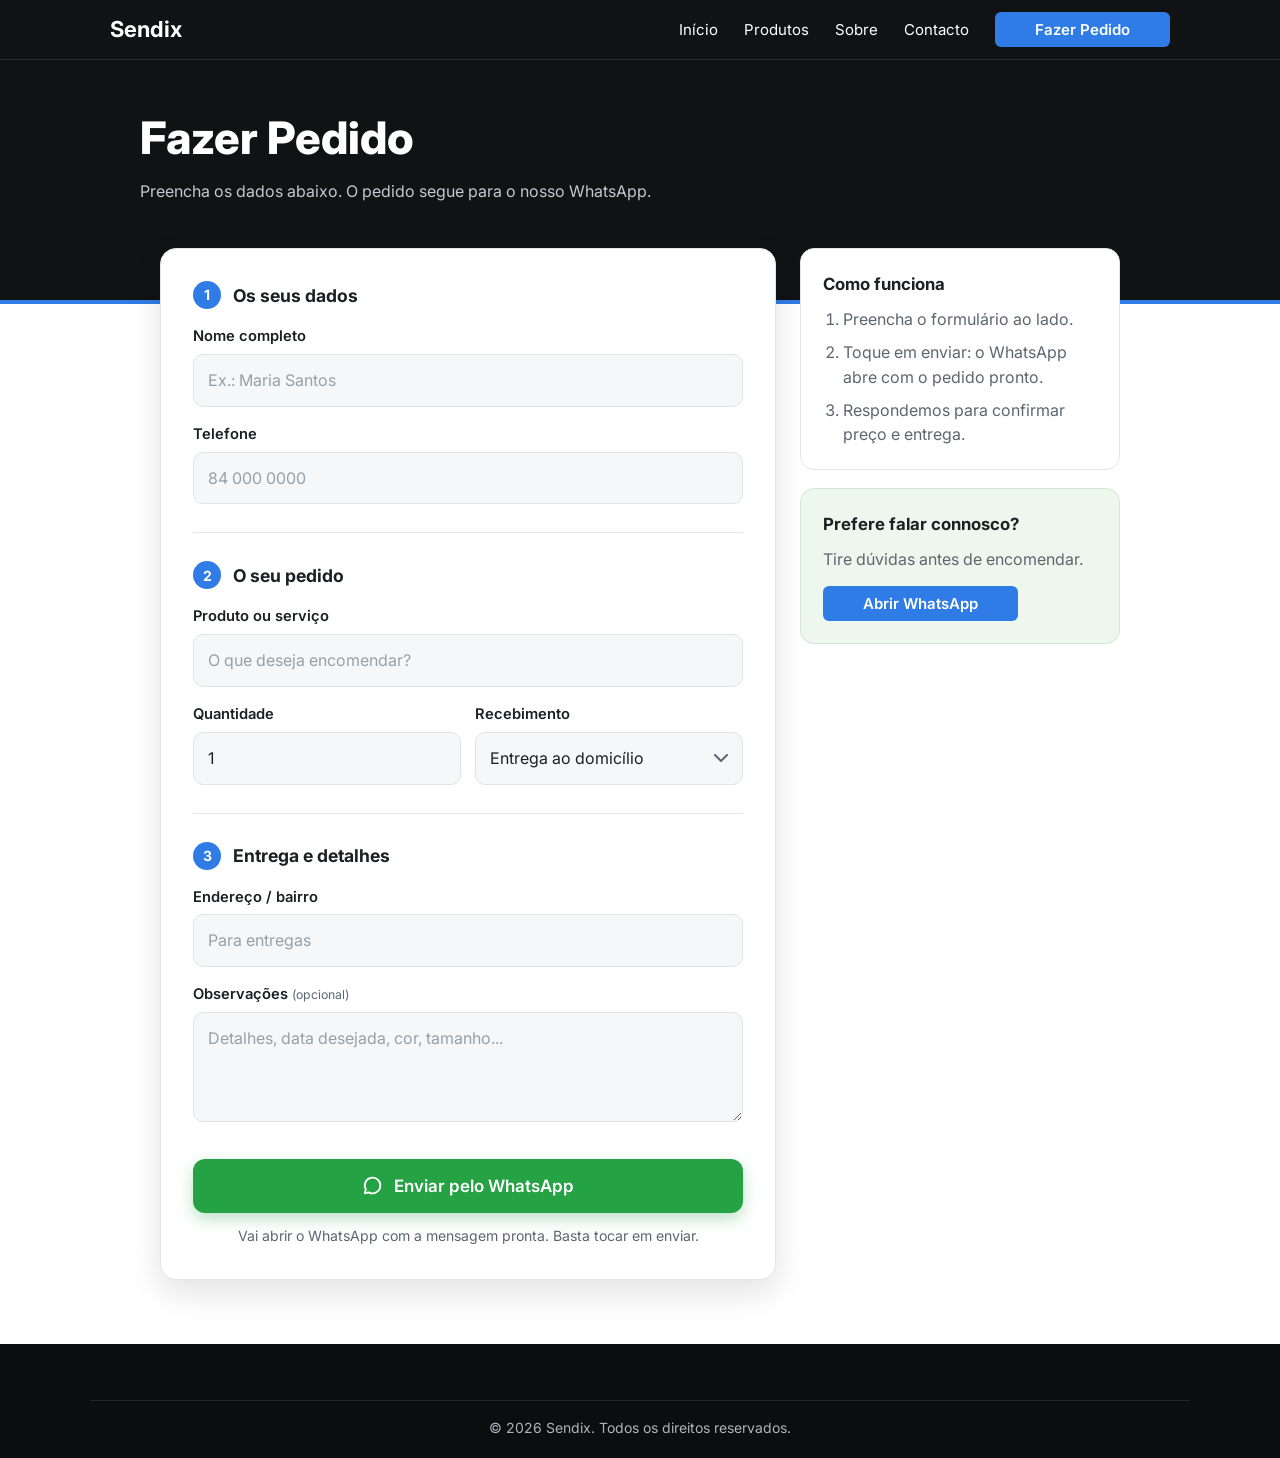
==== pedido.html @ 1a1f9682 "Add files via upload" ====
<!DOCTYPE html>
<html lang="pt">
<head>
<meta charset="utf-8">
<meta name="viewport" content="width=device-width, initial-scale=1">
<title>Fazer Pedido | Sendix</title>
<link href="https://fonts.googleapis.com/css2?family=Inter:wght@400;600;700;800&display=swap" rel="stylesheet">
<link rel="stylesheet" href="style.css">
<link rel="stylesheet" href="pedido.css">
</head>
<body>

<header class="topo">
  <div class="in">
    <a class="logo" href="index.html">Sendix</a>
    <button class="menu-btn" aria-label="Abrir menu" aria-expanded="false">☰</button>
    <nav id="menu" aria-label="Principal">
      <ul>
        <li><a href="index.html">Início</a></li>
        <li><a href="index.html#produtos">Produtos</a></li>
        <li><a href="index.html#sobre">Sobre</a></li>
        <li><a href="index.html#contacto">Contacto</a></li>
        <li><a class="btn" href="pedido.html">Fazer Pedido</a></li>
      </ul>
    </nav>
  </div>
</header>

<main>
  <section class="pedido-topo">
    <div class="in">
      <h1>Fazer Pedido</h1>
      <p>Preencha os dados abaixo. O pedido segue para o nosso WhatsApp.</p>
    </div>
  </section>

  <div class="pedido-corpo">

    <form id="f" class="cartao" novalidate>

      <section class="bloco">
        <h2><span>1</span>Os seus dados</h2>
        <label for="nome">Nome completo</label>
        <input id="nome" required autocomplete="name" placeholder="Ex.: Maria Santos">
        <div class="err">Escreva o seu nome.</div>

        <label for="tel">Telefone</label>
        <input id="tel" type="tel" required autocomplete="tel" placeholder="84 000 0000">
        <div class="err">Escreva o seu telefone.</div>
      </section>

      <section class="bloco">
        <h2><span>2</span>O seu pedido</h2>
        <label for="prod">Produto ou serviço</label>
        <input id="prod" required placeholder="O que deseja encomendar?">
        <div class="err">Diga o que deseja encomendar.</div>

        <div class="linha">
          <div>
            <label for="qtd">Quantidade</label>
            <input id="qtd" type="number" min="1" value="1" required>
            <div class="err">Indique a quantidade.</div>
          </div>
          <div>
            <label for="ent">Recebimento</label>
            <select id="ent">
              <option>Entrega ao domicílio</option>
              <option>Levantamento no local</option>
            </select>
          </div>
        </div>
      </section>

      <section class="bloco">
        <h2><span>3</span>Entrega e detalhes</h2>
        <label for="end">Endereço / bairro</label>
        <input id="end" autocomplete="street-address" placeholder="Para entregas">

        <label for="obs">Observações <small>(opcional)</small></label>
        <textarea id="obs" placeholder="Detalhes, data desejada, cor, tamanho..."></textarea>
      </section>

      <button type="submit" class="btn zap-btn">
        <svg width="22" height="22" viewBox="0 0 24 24" aria-hidden="true"><path d="M20 11.5a8.5 8.5 0 0 1-12.6 7.4L3 20l1.2-4.2A8.5 8.5 0 1 1 20 11.5z" fill="none" stroke="currentColor" stroke-width="2" stroke-linejoin="round"/></svg>
        Enviar pelo WhatsApp
      </button>
      <p class="nota">Vai abrir o WhatsApp com a mensagem pronta. Basta tocar em enviar.</p>
    </form>

    <aside class="lateral">
      <div class="painel">
        <h3>Como funciona</h3>
        <ol>
          <li>Preencha o formulário ao lado.</li>
          <li>Toque em enviar: o WhatsApp abre com o pedido pronto.</li>
          <li>Respondemos para confirmar preço e entrega.</li>
        </ol>
      </div>
      <div class="painel destaque">
        <h3>Prefere falar connosco?</h3>
        <p>Tire dúvidas antes de encomendar.</p>
        <a class="btn" data-zap target="_blank" rel="noopener">Abrir WhatsApp</a>
      </div>
    </aside>

  </div>
</main>

<footer class="rodape">
  <p class="copy">© 2026 Sendix. Todos os direitos reservados.</p>
</footer>

<script src="main.js"></script>
</body>
</html>
---- style.css ----
/* ===== CORES (altere aqui) ===== */
:root{
  --verde:#2f7ce7;
   --verde-esc:#023e92;
  --preto:#101214; 
  --texto:#1c2024; 
  --muted:#5d666e; 
  --linha:#e3e6e8; 
  --promo:#d6372b;
}
*,*::before,*::after{box-sizing:border-box}
body{
    margin:0;font:400 16px/1.55 Inter,system-ui,sans-serif;color:var(--texto);
    background:#fff}
h1,h2,h3,h4{margin:0}
a{color:inherit
}
:focus-visible{
    outline:3px solid #f2b134;
    outline-offset:2px}

/* ===== BOTÃO ===== */
.btn{
    display: inline-block;
    background:var(--verde);
    color:#fff;
    border:0;
    padding:8px 40px;
    border-radius:6px;
    font:600 15px Inter,sans-serif;
    text-decoration:none;
    text-align:center;
    cursor:pointer}

.btn:hover{
    background:var(--verde-esc)
}
.btn_encomendar{
     display:block;
    width: fit-content;
    margin: 0 auto;
    background:var(--verde);
    color:#fff;
    border:0;
    padding:8px 45px;
    border-radius:6px;
    font:600 15px Inter,sans-serif;
    text-decoration:none;
    text-align:center;
    cursor:pointer
}
.btn_encomendar:hover{
    background:var(--verde-esc)
}
/* ===== TOPO ===== */
.topo{background:var(--preto);
    color:#fff;
    position:sticky;
    top:0;z-index:30;
    border-bottom:1px solid #2a2e32
}
.topo .in{max-width:1100px;
    margin:auto;
    display:flex;
    align-items:center;
    justify-content:space-between;
    padding:12px 20px;
    gap:16px}
    
.logo{
    display:flex;
    align-items:center;
    gap:10px;
    font-weight:700;
    font-size:22px;
    color:#fff;
    text-decoration:none}

.logo i{
    width:28px;
    height:28px;
    background:var(--verde);
    border-radius:6px}

.topo nav ul{
    list-style:none;
    display:flex;
    align-items:center;
    gap:26px;
    margin:0;
    padding:0}

.topo nav a:not(.btn){
    color:#fff;
    text-decoration:none;
    font-size:15px
}
.topo nav a:not(.btn):hover{
    color:#7bd67b}

.menu-btn{
    display:none;
    background:none;
    border:0;color:#fff;
    font-size:26px;
    cursor:pointer
}

@media(max-width:760px){
  .menu-btn{display:block}
  .topo nav{display:none;
    position:absolute;
    top:100%;
    left:0;
    right:0;
    background:var(--preto);
    padding:12px 20px 22px}
  .topo nav.aberto{display:block}
  .topo nav ul{flex-direction:column;align-items:flex-start;gap:16px}
}

/* ===== CARROSSEL / DESTAQUE ===== */
.hero{
    position:relative;
    height:clamp(380px,56vw,520px);
    background:url(imagens/Fundo.png);
    overflow:hidden;
    color:#fff}
.hero .item{position:absolute;inset:0;
   
    opacity:0;
    visibility:hidden;
    transition:opacity .8s;display:flex;
    align-items:center}
.hero .item.ativo{opacity:1;
    visibility:visible;
    z-index:1}
.hero .item::before{
    content:"";
    position:absolute;
    inset:0;
    background:linear-gradient(90deg,rgba(0,0,0,.78),rgba(0,0,0,.1) 75%)}

.hero-txt{position:relative;
    max-width:1100px;
    margin:auto;
    padding:0 20px;width:100%}

.hero-txt h1{
    font-size:clamp(2rem,5.5vw,3.4rem);
    max-width:520px;
    line-height:1.1;
    font-weight:800;
    margin-bottom:12px}

.hero-txt p{max-width:420px;
    margin:0 0 24px;
    color:#d6dadd;
    font-size:1.1rem}

.seta{position:absolute;
    top:50%;
    transform:translateY(-50%);
    z-index:3;
    width:44px;
    height:44px;
    border-radius:50%;
    border:0;
    background:rgba(0,0,0,.45);
    color:#fff;
    font-size:24px;
    cursor:pointer}

.seta-e{left:12px}
.seta-d{right:12px}
.pontos{
    position:absolute;
    bottom:14px;
    left:0;right:0;
    z-index:3;
    display:flex;
    justify-content:center;
    gap:8px}
.pontos button{
    width:10px;
    height:10px;
    padding:0;
    border:0;
    border-radius:99px;
    background:rgba(255,255,255,.5);
    cursor:pointer}
.pontos button[aria-current="true"]{
    background:#fff;
    width:26px}

@media(prefers-reduced-motion:reduce){
    .hero 
    .item{transition:none}}

/* ===== FAIXA DE VANTAGENS ===== */
.faixa{background:#14171a;color:#fff;border-top:1px solid #2a2e32}
.faixa .in{max-width:1100px;margin:auto;display:flex;justify-content:space-between;gap:12px 24px;flex-wrap:wrap;padding:18px 20px;font-size:14px}

/* ===== TÍTULO DE SECÇÃO ===== */
.titulo{max-width:1100px;margin:48px auto 24px;padding:0 20px;font-size:1.3rem;font-weight:600;display:flex;align-items:center;gap:20px;justify-content:center}
.titulo::before,.titulo::after{content:"";flex:1;height:1px;background:var(--linha)}

/* ===== PRODUTOS ===== */
.grade{max-width:1100px;margin:auto;padding:0 20px;display:grid;grid-template-columns:repeat(4,1fr);gap:18px}
@media(max-width:900px){.grade{grid-template-columns:repeat(2,1fr)}}
.card{position:relative;display:flex;flex-direction:column;border:1px solid var(--linha);border-radius:10px;overflow:hidden;background:#fff}
.thumb{aspect-ratio:1;background:#eceef0 center/cover no-repeat}
.selo{position:absolute;top:10px;right:10px;z-index:1;background:var(--verde);color:#fff;font-size:12px;font-weight:600;padding:3px 10px;border-radius:4px}
.selo.promo{background:var(--promo)}
.card .info{padding:14px;display:flex;flex-direction:column;gap:6px;flex:1}
.card h3{font-size:1rem}
.preco{font-weight:700}
.preco.promo{color:var(--promo)}
.preco s{color:var(--muted);font-weight:400;margin-left:6px}
.card .btn{margin-top:auto}

/* ===== BANNER ===== */
.banner{max-width:1100px;margin:48px auto;padding:0 20px}
.banner-in{position:relative;border-radius:10px;min-height:210px;background:#1d2125 center/cover no-repeat;color:#fff;display:flex;flex-direction:column;align-items:flex-start;justify-content:center;gap:8px;padding:32px;overflow:hidden}
.banner-in::before{content:"";position:absolute;inset:0;background:linear-gradient(90deg,rgba(0,0,0,.75),rgba(0,0,0,.05) 80%)}
.banner-in>*{position:relative}
.banner-in h2{font-size:clamp(1.4rem,4vw,2rem);max-width:460px}
.banner-in .btn{margin-top:8px}


/* ===== CATEGORIAS ===== */
.duas{max-width:1100px;margin:auto;padding:0 20px;display:grid;grid-template-columns:1fr 1fr;gap:18px}
@media(max-width:600px){.duas{grid-template-columns:1fr}}
.cat{min-height:230px;border-radius:10px;background:#d9dde0 center/cover no-repeat;display:flex;flex-direction:column;align-items:center;justify-content:space-between;padding:18px;text-decoration:none;border:1px solid var(--linha)}
.cat h3{font-size:1.2rem;font-weight:600}

/* ===== SOBRE ===== */
.sobre{max-width:760px;margin:56px auto 0;padding:0 20px;text-align:center}
.sobre h2{margin-bottom:10px}
.sobre p{color:var(--muted);margin:0}

/* ===== CHAMADA WHATSAPP ===== */
.zap{background:var(--preto);color:#fff;margin-top:56px}
.zap .in{max-width:1100px;margin:auto;padding:26px 20px;display:flex;justify-content:space-between;align-items:center;gap:16px;flex-wrap:wrap}

/* ===== RODAPÉ ===== */
.rodape{background:#0b0d0e;color:#aeb5ba;font-size:14px;padding:32px 20px 20px}
.rodape .in{max-width:1100px;margin:auto;display:grid;grid-template-columns:repeat(auto-fit,minmax(180px,1fr));gap:24px}
.rodape h4{color:#fff;margin-bottom:10px;font-size:14px}
.rodape .in>div{display:flex;flex-direction:column;gap:6px}
.rodape a{text-decoration:none;cursor:pointer}
.rodape a:hover{color:#fff}
.copy{max-width:1100px;margin:24px auto 0;padding-top:16px;border-top:1px solid #23272a;text-align:center}

/* ===== FORMULÁRIO ===== */
.form-pag{max-width:560px;margin:48px auto 64px;padding:0 20px}
.form-pag h1{font-size:clamp(2rem,6vw,2.6rem);font-weight:800;margin-bottom:6px}
.sub{color:var(--muted);margin:0 0 20px}
label{display:block;font-weight:600;margin:18px 0 6px}
input,select,textarea{width:100%;font:inherit;color:var(--texto);background:#fff;border:1px solid #c9d0d5;border-radius:8px;padding:12px 14px}
textarea{min-height:110px;resize:vertical}
.linha{display:grid;grid-template-columns:1fr 1fr;gap:14px}
@media(max-width:520px){.linha{grid-template-columns:1fr}}
.err{display:none;color:var(--promo);font-size:.9rem;margin-top:4px}
.invalido{border-color:var(--promo)}
.invalido+.err{display:block}
.zap-btn{width:100%;margin-top:28px;padding:14px;font-size:17px;background:#25a244}
.zap-btn:hover{background:#1e8a39}
.nota{font-size:.9rem;color:var(--muted);margin-top:12px}
---- pedido.css ----
/* ===== PÁGINA DE PEDIDO (carregar depois de style.css) ===== */
.pedido-topo{background:var(--preto);color:#fff;padding:44px 20px 96px;border-bottom:4px solid var(--verde)}
.pedido-topo .in{max-width:1000px;margin:auto}
.pedido-topo h1{font-size:clamp(2rem,6vw,2.8rem);font-weight:800;margin-bottom:6px}
.pedido-topo p{margin:0;color:#c3c9ce}

.pedido-corpo{max-width:1000px;margin:-56px auto 64px;padding:0 20px;display:grid;grid-template-columns:1fr 320px;gap:24px;align-items:start}
@media(max-width:860px){.pedido-corpo{grid-template-columns:1fr}}

.cartao{background:#fff;border:1px solid var(--linha);border-radius:16px;padding:32px;box-shadow:0 12px 32px rgba(16,18,20,.12)}
@media(max-width:520px){.cartao{padding:22px 18px}}

.bloco+.bloco{margin-top:28px;padding-top:28px;border-top:1px solid var(--linha)}
.bloco h2{display:flex;align-items:center;gap:12px;font-size:1.1rem;font-weight:700;margin-bottom:4px}
.bloco h2 span{display:grid;place-items:center;width:28px;height:28px;border-radius:50%;background:var(--verde);color:#fff;font-size:14px}

.cartao label{display:block;font-weight:600;font-size:.92rem;margin:16px 0 6px}
.cartao label small{font-weight:400;color:var(--muted)}
.cartao input,.cartao select,.cartao textarea{width:100%;font:inherit;color:var(--texto);background:#f6f7f8;border:1.5px solid #dfe3e6;border-radius:10px;padding:13px 14px;transition:border-color .15s,box-shadow .15s,background .15s}
.cartao input::placeholder,.cartao textarea::placeholder{color:#97a0a6}
.cartao input:hover,.cartao select:hover,.cartao textarea:hover{border-color:#c4cbd0}
.cartao input:focus,.cartao select:focus,.cartao textarea:focus{outline:0;background:#fff;border-color:var(--verde);box-shadow:0 0 0 4px rgba(47,154,47,.16)}
.cartao select{appearance:none;-webkit-appearance:none;padding-right:40px;cursor:pointer;background-image:url("data:image/svg+xml,%3Csvg xmlns='http://www.w3.org/2000/svg' width='14' height='9' viewBox='0 0 14 9'%3E%3Cpath d='M1 1l6 6 6-6' fill='none' stroke='%235d666e' stroke-width='2' stroke-linecap='round' stroke-linejoin='round'/%3E%3C/svg%3E");background-repeat:no-repeat;background-position:right 14px center}
.cartao textarea{min-height:110px;resize:vertical}
.cartao .invalido{border-color:var(--promo);background:#fff6f5}
.cartao .invalido:focus{box-shadow:0 0 0 4px rgba(214,55,43,.15)}
.cartao .err{margin-top:5px}

.zap-btn{display:flex;align-items:center;justify-content:center;gap:10px;width:100%;margin-top:30px;padding:16px;font-size:17px;border-radius:12px;background:#25a244;box-shadow:0 6px 16px rgba(37,162,68,.3);transition:transform .15s,background .15s}
.zap-btn:hover{background:#1e8a39;transform:translateY(-1px)}
.zap-btn:active{transform:translateY(0)}
.nota{text-align:center;font-size:.88rem;color:var(--muted);margin:12px 0 0}

.lateral{display:flex;flex-direction:column;gap:18px}
@media(min-width:861px){.lateral{position:sticky;top:90px}}
.painel{background:#fff;border:1px solid var(--linha);border-radius:14px;padding:22px}
.painel h3{font-size:1.05rem;margin-bottom:10px}
.painel ol{margin:0;padding-left:20px;color:var(--muted);display:flex;flex-direction:column;gap:8px}
.painel p{margin:0 0 14px;color:var(--muted)}
.painel.destaque{background:#eef7ee;border-color:#cfe6cf}
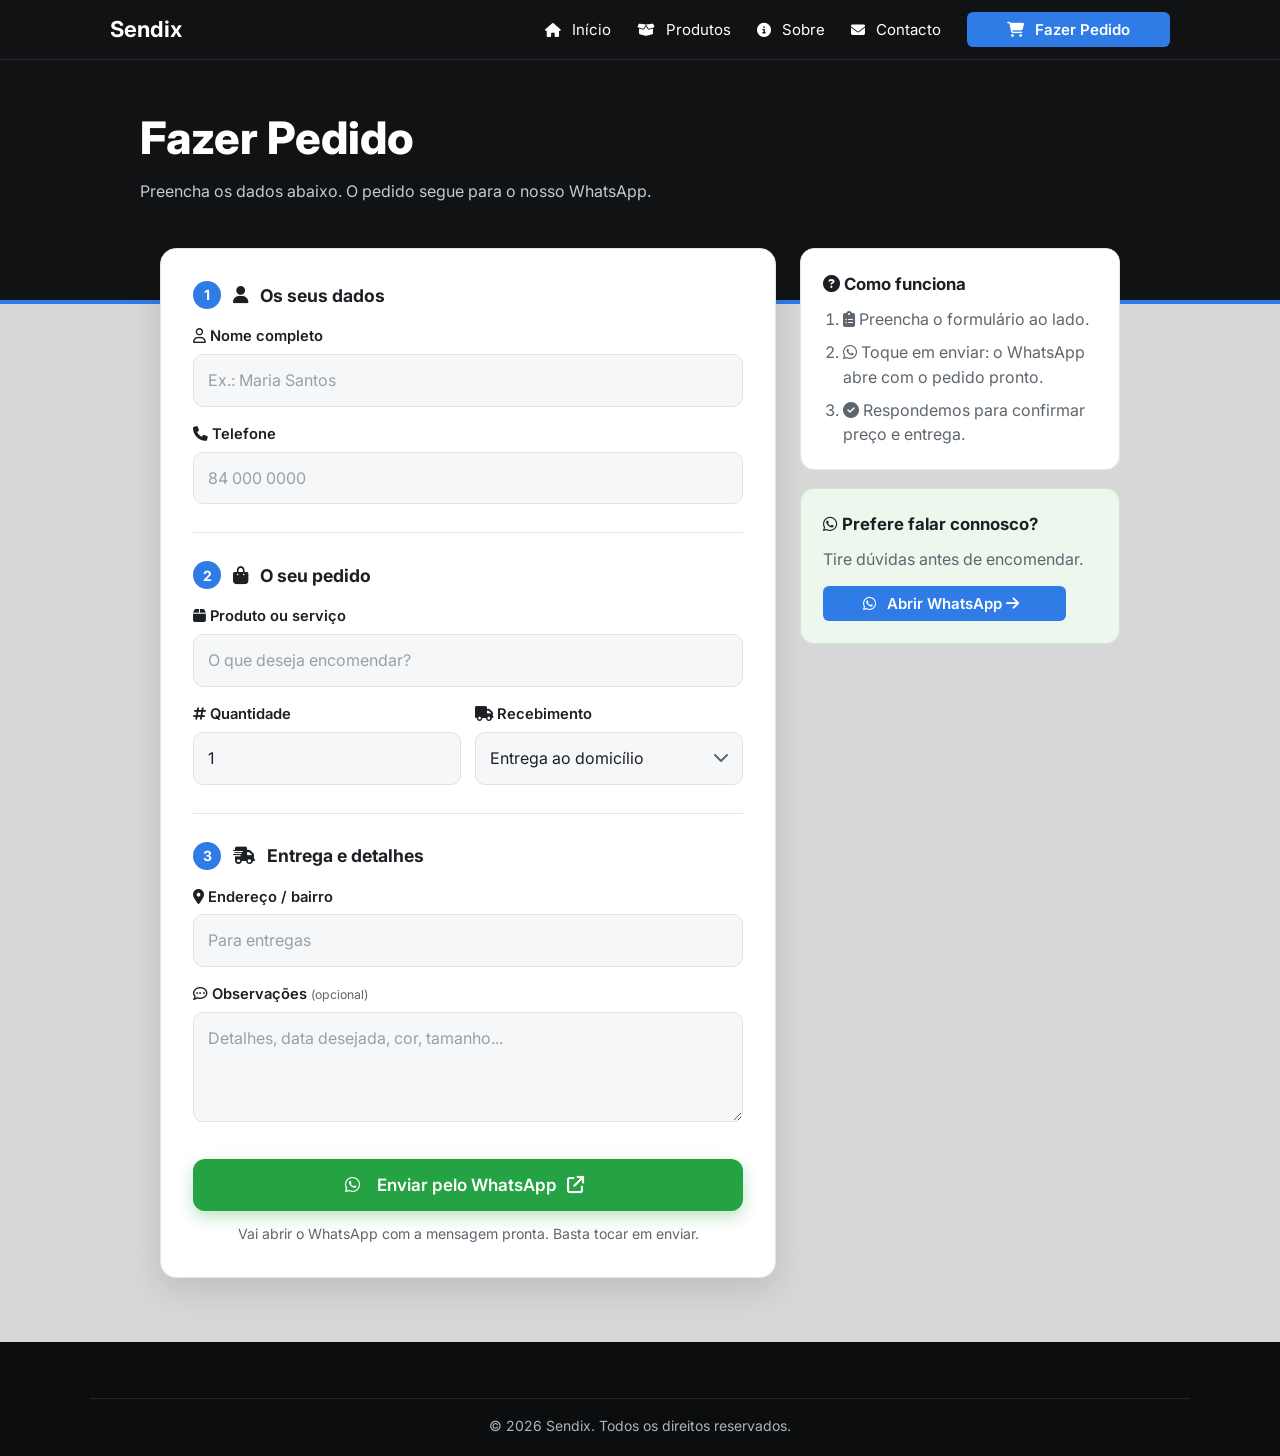
==== commit 6c8df85c: "Atualização" ====
--- a/pedido.html
+++ b/pedido.html
@@ -5,6 +5,8 @@
 <meta name="viewport" content="width=device-width, initial-scale=1">
 <title>Fazer Pedido | Sendix</title>
 <link href="https://fonts.googleapis.com/css2?family=Inter:wght@400;600;700;800&display=swap" rel="stylesheet">
+
+<link rel="stylesheet"href="https://cdnjs.cloudflare.com/ajax/libs/font-awesome/6.7.2/css/all.min.css">
 <link rel="stylesheet" href="style.css">
 <link rel="stylesheet" href="pedido.css">
 </head>
@@ -14,15 +16,35 @@
   <div class="in">
     <a class="logo" href="index.html">Sendix</a>
     <button class="menu-btn" aria-label="Abrir menu" aria-expanded="false">☰</button>
-    <nav id="menu" aria-label="Principal">
-      <ul>
-        <li><a href="index.html">Início</a></li>
-        <li><a href="index.html#produtos">Produtos</a></li>
-        <li><a href="index.html#sobre">Sobre</a></li>
-        <li><a href="index.html#contacto">Contacto</a></li>
-        <li><a class="btn" href="pedido.html">Fazer Pedido</a></li>
-      </ul>
-    </nav>
+<nav id="menu" aria-label="Principal">
+  <ul>
+    <li>
+      <a href="index.html">
+        <i class="fa-solid fa-house"></i> Início
+      </a>
+    </li>
+    <li>
+      <a href="index.html#produtos">
+        <i class="fa-solid fa-box-open"></i> Produtos
+      </a>
+    </li>
+    <li>
+      <a href="index.html#sobre">
+        <i class="fa-solid fa-circle-info"></i> Sobre
+      </a>
+    </li>
+    <li>
+      <a href="index.html#contacto">
+        <i class="fa-solid fa-envelope"></i> Contacto
+      </a>
+    </li>
+    <li>
+      <a class="btn" href="pedido.html">
+        <i class="fa-solid fa-cart-shopping"></i> Fazer Pedido
+      </a>
+    </li>
+  </ul>
+</nav>
   </div>
 </header>
 
@@ -39,30 +61,48 @@
     <form id="f" class="cartao" novalidate>
 
       <section class="bloco">
-        <h2><span>1</span>Os seus dados</h2>
-        <label for="nome">Nome completo</label>
+        <h2>
+  <span>1</span>
+  <i class="fa-solid fa-user"></i> Os seus dados
+</h2>
+       <label for="nome">
+  <i class="fa-regular fa-user"></i> Nome completo
+</label>
         <input id="nome" required autocomplete="name" placeholder="Ex.: Maria Santos">
         <div class="err">Escreva o seu nome.</div>
 
-        <label for="tel">Telefone</label>
+        <label for="tel">
+  <i class="fa-solid fa-phone"></i> Telefone
+</label>
         <input id="tel" type="tel" required autocomplete="tel" placeholder="84 000 0000">
         <div class="err">Escreva o seu telefone.</div>
       </section>
 
       <section class="bloco">
-        <h2><span>2</span>O seu pedido</h2>
-        <label for="prod">Produto ou serviço</label>
+       
+<h2>
+  <span>2</span>
+  <i class="fa-solid fa-bag-shopping"></i> O seu pedido
+</h2>
+       <label for="prod">
+  <i class="fa-solid fa-box"></i> Produto ou serviço
+</label>
         <input id="prod" required placeholder="O que deseja encomendar?">
         <div class="err">Diga o que deseja encomendar.</div>
 
         <div class="linha">
           <div>
-            <label for="qtd">Quantidade</label>
+            <label for="qtd">
+  <i class="fa-solid fa-hashtag"></i> Quantidade
+</label>
             <input id="qtd" type="number" min="1" value="1" required>
             <div class="err">Indique a quantidade.</div>
           </div>
           <div>
-            <label for="ent">Recebimento</label>
+           
+<label for="ent">
+  <i class="fa-solid fa-truck"></i> Recebimento
+</label>
             <select id="ent">
               <option>Entrega ao domicílio</option>
               <option>Levantamento no local</option>
@@ -72,34 +112,68 @@
       </section>
 
       <section class="bloco">
-        <h2><span>3</span>Entrega e detalhes</h2>
-        <label for="end">Endereço / bairro</label>
+        
+<h2>
+  <span>3</span>
+  <i class="fa-solid fa-truck-fast"></i> Entrega e detalhes
+</h2>
+       <label for="end">
+  <i class="fa-solid fa-location-dot"></i> Endereço / bairro
+</label>
         <input id="end" autocomplete="street-address" placeholder="Para entregas">
 
-        <label for="obs">Observações <small>(opcional)</small></label>
+       
+<label for="obs">
+  <i class="fa-regular fa-comment-dots"></i>
+  Observações <small>(opcional)</small>
+</label>
         <textarea id="obs" placeholder="Detalhes, data desejada, cor, tamanho..."></textarea>
       </section>
 
-      <button type="submit" class="btn zap-btn">
-        <svg width="22" height="22" viewBox="0 0 24 24" aria-hidden="true"><path d="M20 11.5a8.5 8.5 0 0 1-12.6 7.4L3 20l1.2-4.2A8.5 8.5 0 1 1 20 11.5z" fill="none" stroke="currentColor" stroke-width="2" stroke-linejoin="round"/></svg>
-        Enviar pelo WhatsApp
-      </button>
+     
+<button type="submit" class="btn zap-btn">
+  <i class="fa-brands fa-whatsapp"></i>
+  Enviar pelo WhatsApp
+  <i class="fa-solid fa-arrow-up-right-from-square"></i>
+</button>
+
       <p class="nota">Vai abrir o WhatsApp com a mensagem pronta. Basta tocar em enviar.</p>
     </form>
 
     <aside class="lateral">
       <div class="painel">
-        <h3>Como funciona</h3>
-        <ol>
-          <li>Preencha o formulário ao lado.</li>
-          <li>Toque em enviar: o WhatsApp abre com o pedido pronto.</li>
-          <li>Respondemos para confirmar preço e entrega.</li>
-        </ol>
+<h3>
+  <i class="fa-solid fa-circle-question"></i>
+  Como funciona
+</h3>
+       
+<ol>
+  <li>
+    <i class="fa-solid fa-clipboard-list"></i>
+    Preencha o formulário ao lado.
+  </li>
+  <li>
+    <i class="fa-brands fa-whatsapp"></i>
+    Toque em enviar: o WhatsApp abre com o pedido pronto.
+  </li>
+  <li>
+    <i class="fa-solid fa-circle-check"></i>
+    Respondemos para confirmar preço e entrega.
+  </li>
+</ol>
+
       </div>
       <div class="painel destaque">
-        <h3>Prefere falar connosco?</h3>
+       <h3>
+  <i class="fa-brands fa-whatsapp"></i>
+  Prefere falar connosco?
+</h3>
         <p>Tire dúvidas antes de encomendar.</p>
-        <a class="btn" data-zap target="_blank" rel="noopener">Abrir WhatsApp</a>
+        <a class="btn" data-zap target="_blank" rel="noopener">
+  <i class="fa-brands fa-whatsapp"></i>
+  Abrir WhatsApp
+  <i class="fa-solid fa-arrow-right"></i>
+</a>
       </div>
     </aside>
 
--- a/style.css
+++ b/style.css
@@ -11,7 +11,7 @@
 *,*::before,*::after{box-sizing:border-box}
 body{
     margin:0;font:400 16px/1.55 Inter,system-ui,sans-serif;color:var(--texto);
-    background:#fff}
+    background:#d7d7d7}
 h1,h2,h3,h4{margin:0}
 a{color:inherit
 }
@@ -81,6 +81,54 @@
     height:28px;
     background:var(--verde);
     border-radius:6px}
+
+/* Ícones do menu */
+#menu ul li a:not(.btn) i {
+    margin-right: 7px;
+    font-size: 14px;
+}
+
+/* Ícones dos botões */
+.btn i,
+.btn_encomendar i {
+    margin-right: 7px;
+}
+
+/* Efeito suave nos botões */
+.btn i,
+.btn_encomendar i {
+    transition: transform 0.2s ease;
+}
+
+.btn:hover i,
+.btn_encomendar:hover i {
+    transform: translateY(-2px);
+}
+
+/* Ícones da faixa de vantagens */
+.faixa .in span i {
+    margin-right: 7px;
+    font-size: 18px;
+}
+
+/* Ícones dos títulos dos produtos */
+.card .info h3 i {
+    margin-right: 6px;
+}
+
+/* Rodapé */
+.rodape h4 i {
+    margin-right: 7px;
+}
+
+.rodape .in > div span i {
+    margin-right: 7px;
+}
+
+/* Botão do menu mobile */
+.menu-btn i {
+    font-size: 23px;
+}
 
 .topo nav ul{
     list-style:none;
